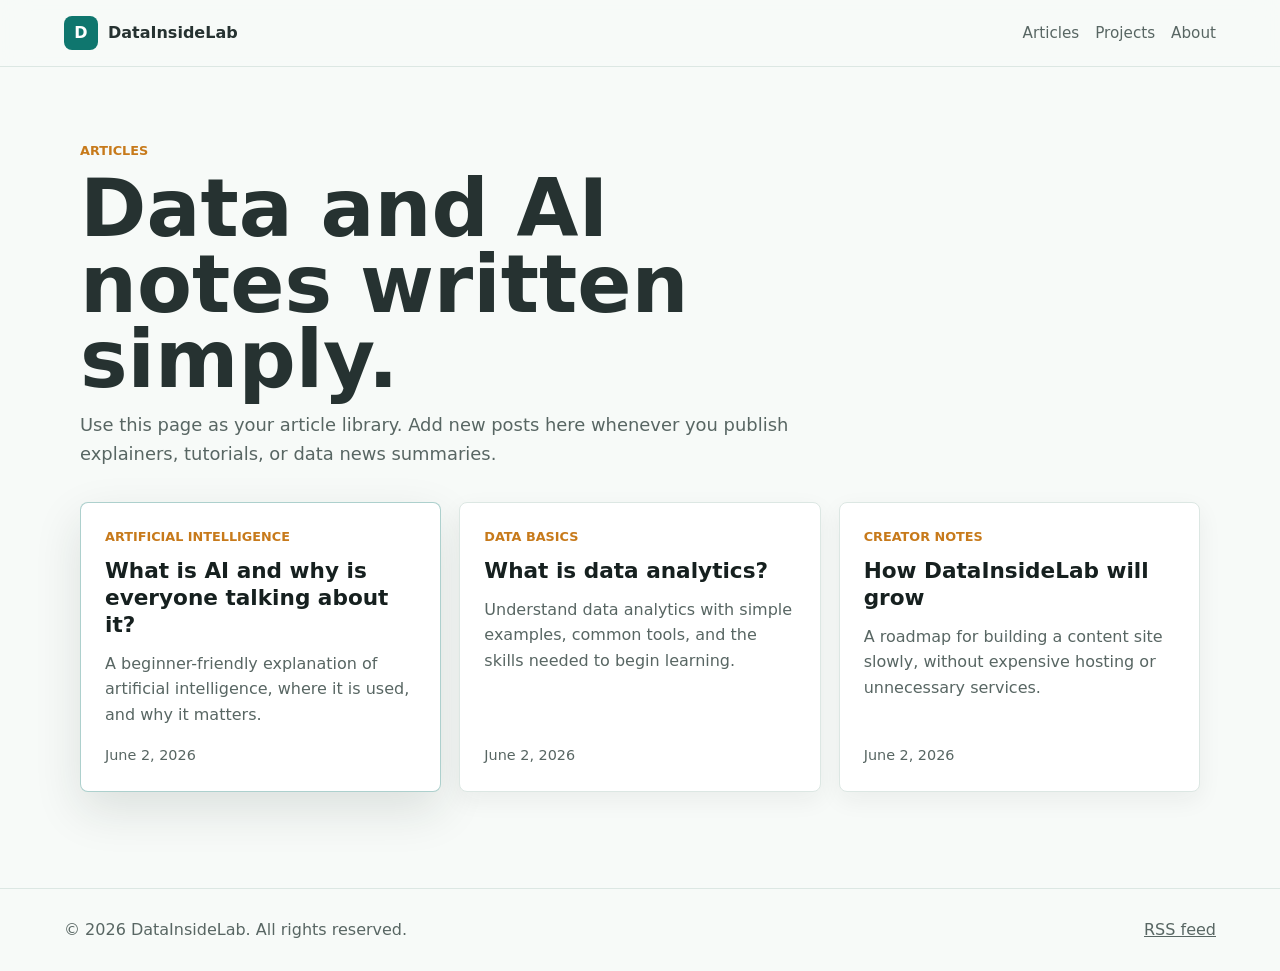
==== articles.html @ dc64294d "Redesign DataInsideLab site" ====
<!doctype html>
<html lang="en">
  <head>
    <meta charset="utf-8">
    <meta name="viewport" content="width=device-width, initial-scale=1">
    <title>Articles | DataInsideLab</title>
    <meta name="description" content="Read beginner-friendly articles about data analytics, AI, Power BI, and data careers.">
    <link rel="icon" href="/assets/favicon.svg" type="image/svg+xml">
    <link rel="stylesheet" href="/styles.css">
  </head>
  <body>
    <header class="site-header">
      <a class="brand" href="/"><span class="brand-mark">D</span><span>DataInsideLab</span></a>
      <nav class="nav" aria-label="Main navigation">
        <a href="/articles.html">Articles</a>
        <a href="/projects.html">Projects</a>
        <a href="/#about">About</a>
      </nav>
    </header>

    <main class="listing-page">
      <section class="listing-hero">
        <p class="section-kicker">Articles</p>
        <h1>Data and AI notes written simply.</h1>
        <p>Use this page as your article library. Add new posts here whenever you publish explainers, tutorials, or data news summaries.</p>
      </section>

      <section class="article-grid" aria-label="Article list">
        <article class="article-card featured">
          <p class="tag">Artificial Intelligence</p>
          <h3><a href="/articles/what-is-ai.html">What is AI and why is everyone talking about it?</a></h3>
          <p>A beginner-friendly explanation of artificial intelligence, where it is used, and why it matters.</p>
          <time datetime="2026-06-02">June 2, 2026</time>
        </article>
        <article class="article-card">
          <p class="tag">Data Basics</p>
          <h3><a href="/articles/what-is-data-analytics.html">What is data analytics?</a></h3>
          <p>Understand data analytics with simple examples, common tools, and the skills needed to begin learning.</p>
          <time datetime="2026-06-02">June 2, 2026</time>
        </article>
        <article class="article-card">
          <p class="tag">Creator Notes</p>
          <h3><a href="/articles/how-this-site-will-grow.html">How DataInsideLab will grow</a></h3>
          <p>A roadmap for building a content site slowly, without expensive hosting or unnecessary services.</p>
          <time datetime="2026-06-02">June 2, 2026</time>
        </article>
      </section>
    </main>

    <footer class="site-footer">
      <p>&copy; 2026 DataInsideLab. All rights reserved.</p>
      <p><a href="/rss.xml">RSS feed</a></p>
    </footer>
  </body>
</html>
---- styles.css ----
:root {
  color-scheme: light;
  --bg: #f7faf8;
  --surface: #ffffff;
  --ink: #16201f;
  --muted: #586663;
  --line: #dce7e3;
  --teal: #0f766e;
  --teal-dark: #0a4f4a;
  --amber: #c77a1b;
  --graphite: #263231;
  --shadow: 0 18px 48px rgba(27, 39, 37, 0.12);
}

* {
  box-sizing: border-box;
}

body {
  margin: 0;
  background: var(--bg);
  color: var(--ink);
  font-family: Inter, ui-sans-serif, system-ui, -apple-system, BlinkMacSystemFont, "Segoe UI", sans-serif;
  line-height: 1.6;
}

a {
  color: inherit;
}

.site-header {
  position: sticky;
  top: 0;
  z-index: 10;
  display: flex;
  align-items: center;
  justify-content: space-between;
  gap: 24px;
  padding: 16px clamp(18px, 5vw, 64px);
  background: rgba(247, 250, 248, 0.9);
  border-bottom: 1px solid var(--line);
  backdrop-filter: blur(14px);
}

.brand {
  display: inline-flex;
  align-items: center;
  gap: 10px;
  color: var(--graphite);
  font-weight: 800;
  text-decoration: none;
}

.brand-mark {
  display: inline-grid;
  width: 34px;
  height: 34px;
  place-items: center;
  border-radius: 8px;
  background: var(--teal);
  color: #fff;
}

.nav {
  display: flex;
  flex-wrap: wrap;
  justify-content: flex-end;
  gap: 16px;
  color: var(--muted);
  font-size: 0.95rem;
}

.nav a,
.text-link {
  text-decoration: none;
}

.nav a:hover,
.text-link:hover,
.article-card a:hover,
.project-card a:hover,
.project-highlight a:hover {
  color: var(--teal);
}

.hero {
  position: relative;
  min-height: min(720px, calc(100vh - 32px));
  display: grid;
  align-items: center;
  overflow: hidden;
  background: var(--graphite);
}

.hero::after {
  position: absolute;
  inset: 0;
  content: "";
  background: linear-gradient(90deg, rgba(8, 24, 22, 0.88), rgba(8, 24, 22, 0.46) 48%, rgba(8, 24, 22, 0.18));
}

.hero-image {
  position: absolute;
  inset: 0;
  width: 100%;
  height: 100%;
  object-fit: cover;
}

.hero-content {
  position: relative;
  z-index: 1;
  width: min(680px, calc(100% - 36px));
  margin-left: clamp(18px, 7vw, 96px);
  padding: 92px 0 120px;
  color: #fff;
}

.eyebrow,
.section-kicker,
.tag {
  margin: 0 0 10px;
  color: var(--amber);
  font-size: 0.8rem;
  font-weight: 800;
  letter-spacing: 0;
  text-transform: uppercase;
}

h1,
h2,
h3,
p {
  margin-top: 0;
}

h1 {
  margin-bottom: 14px;
  font-size: clamp(3.1rem, 9vw, 6.8rem);
  line-height: 0.94;
  letter-spacing: 0;
}

h2 {
  margin-bottom: 14px;
  font-size: clamp(1.7rem, 4vw, 3rem);
  line-height: 1.1;
  letter-spacing: 0;
}

h3 {
  margin-bottom: 12px;
  font-size: 1.35rem;
  line-height: 1.25;
}

.hero-copy {
  max-width: 570px;
  color: rgba(255, 255, 255, 0.88);
  font-size: clamp(1.05rem, 2vw, 1.28rem);
}

.hero-actions {
  display: flex;
  flex-wrap: wrap;
  gap: 12px;
  margin-top: 28px;
}

.button {
  display: inline-flex;
  min-height: 44px;
  align-items: center;
  justify-content: center;
  padding: 11px 18px;
  border: 1px solid transparent;
  border-radius: 8px;
  font-weight: 800;
  text-decoration: none;
}

.button.primary {
  background: var(--teal);
  color: #fff;
}

.button.secondary {
  border-color: rgba(255, 255, 255, 0.42);
  color: #fff;
}

.section {
  width: min(1120px, calc(100% - 36px));
  margin: 0 auto;
  padding: 70px 0;
}

.listing-page {
  width: min(1120px, calc(100% - 36px));
  margin: 0 auto;
  padding: 74px 0 96px;
}

.listing-hero {
  max-width: 760px;
  margin-bottom: 34px;
}

.listing-hero h1 {
  color: var(--graphite);
  font-size: clamp(2.6rem, 7vw, 5rem);
}

.listing-hero p:not(.section-kicker) {
  color: var(--muted);
  font-size: 1.12rem;
}

.intro,
.topics,
.newsletter {
  display: grid;
  grid-template-columns: minmax(220px, 0.8fr) minmax(0, 1.2fr);
  gap: clamp(24px, 5vw, 72px);
  align-items: start;
}

.section-heading {
  display: flex;
  align-items: end;
  justify-content: space-between;
  gap: 24px;
  margin-bottom: 24px;
}

.article-grid {
  display: grid;
  grid-template-columns: repeat(3, minmax(0, 1fr));
  gap: 18px;
}

.article-card {
  min-height: 290px;
  display: flex;
  flex-direction: column;
  padding: 24px;
  border: 1px solid var(--line);
  border-radius: 8px;
  background: var(--surface);
  box-shadow: 0 8px 24px rgba(27, 39, 37, 0.06);
}

.article-card.featured {
  border-color: rgba(15, 118, 110, 0.34);
  box-shadow: var(--shadow);
}

.article-card a {
  text-decoration: none;
}

.article-card p:not(.tag) {
  color: var(--muted);
}

.article-card time {
  margin-top: auto;
  color: var(--muted);
  font-size: 0.9rem;
}

.project-band {
  border-top: 1px solid var(--line);
  border-bottom: 1px solid var(--line);
}

.project-highlight,
.project-card {
  display: grid;
  gap: 28px;
  padding: clamp(24px, 4vw, 36px);
  border: 1px solid var(--line);
  border-radius: 8px;
  background: var(--surface);
  box-shadow: 0 8px 24px rgba(27, 39, 37, 0.06);
}

.project-highlight {
  grid-template-columns: minmax(0, 1.2fr) minmax(260px, 0.8fr);
  align-items: center;
}

.project-highlight h3,
.project-card h2 {
  margin-bottom: 12px;
}

.project-highlight a,
.project-card a {
  text-decoration: none;
}

.project-highlight p:not(.tag),
.project-card p {
  color: var(--muted);
}

.project-list {
  display: grid;
  gap: 18px;
}

.project-actions {
  display: flex;
  flex-wrap: wrap;
  gap: 12px;
  margin-top: 20px;
}

.button.outline {
  border-color: var(--line);
  background: #fff;
  color: var(--graphite);
}

.metric-list {
  display: grid;
  gap: 10px;
  margin: 0;
  padding: 0;
  list-style: none;
}

.metric-list li {
  display: flex;
  align-items: center;
  justify-content: space-between;
  gap: 14px;
  padding: 14px 16px;
  border-radius: 8px;
  background: #edf7f4;
}

.metric-list span {
  color: var(--muted);
  font-size: 0.9rem;
}

.metric-list strong {
  color: var(--teal-dark);
}

.topic-list {
  display: grid;
  grid-template-columns: repeat(2, minmax(0, 1fr));
  gap: 12px;
  margin: 0;
  padding: 0;
  list-style: none;
}

.topic-list li {
  padding: 14px 16px;
  border-left: 4px solid var(--teal);
  background: #fff;
  border-radius: 0 8px 8px 0;
}

.newsletter {
  align-items: center;
  border-top: 1px solid var(--line);
  border-bottom: 1px solid var(--line);
}

.newsletter .button {
  justify-self: end;
}

.site-footer {
  display: flex;
  flex-wrap: wrap;
  justify-content: space-between;
  gap: 14px;
  padding: 28px clamp(18px, 5vw, 64px);
  color: var(--muted);
  border-top: 1px solid var(--line);
}

.site-footer p {
  margin: 0;
}

@media (max-width: 820px) {
  .site-header,
  .section-heading,
  .site-footer {
    align-items: flex-start;
    flex-direction: column;
  }

  .hero {
    min-height: 680px;
  }

  .hero::after {
    background: linear-gradient(180deg, rgba(8, 24, 22, 0.82), rgba(8, 24, 22, 0.58));
  }

  .hero-content {
    margin: 0 auto;
    padding-top: 84px;
  }

  .intro,
  .topics,
  .newsletter,
  .article-grid,
  .project-highlight {
    grid-template-columns: 1fr;
  }

  .newsletter .button {
    justify-self: start;
  }
}

@media (max-width: 540px) {
  .nav {
    width: 100%;
    justify-content: flex-start;
  }

  h1 {
    font-size: 3rem;
  }

  .topic-list {
    grid-template-columns: 1fr;
  }

  .article-card {
    min-height: auto;
  }
}
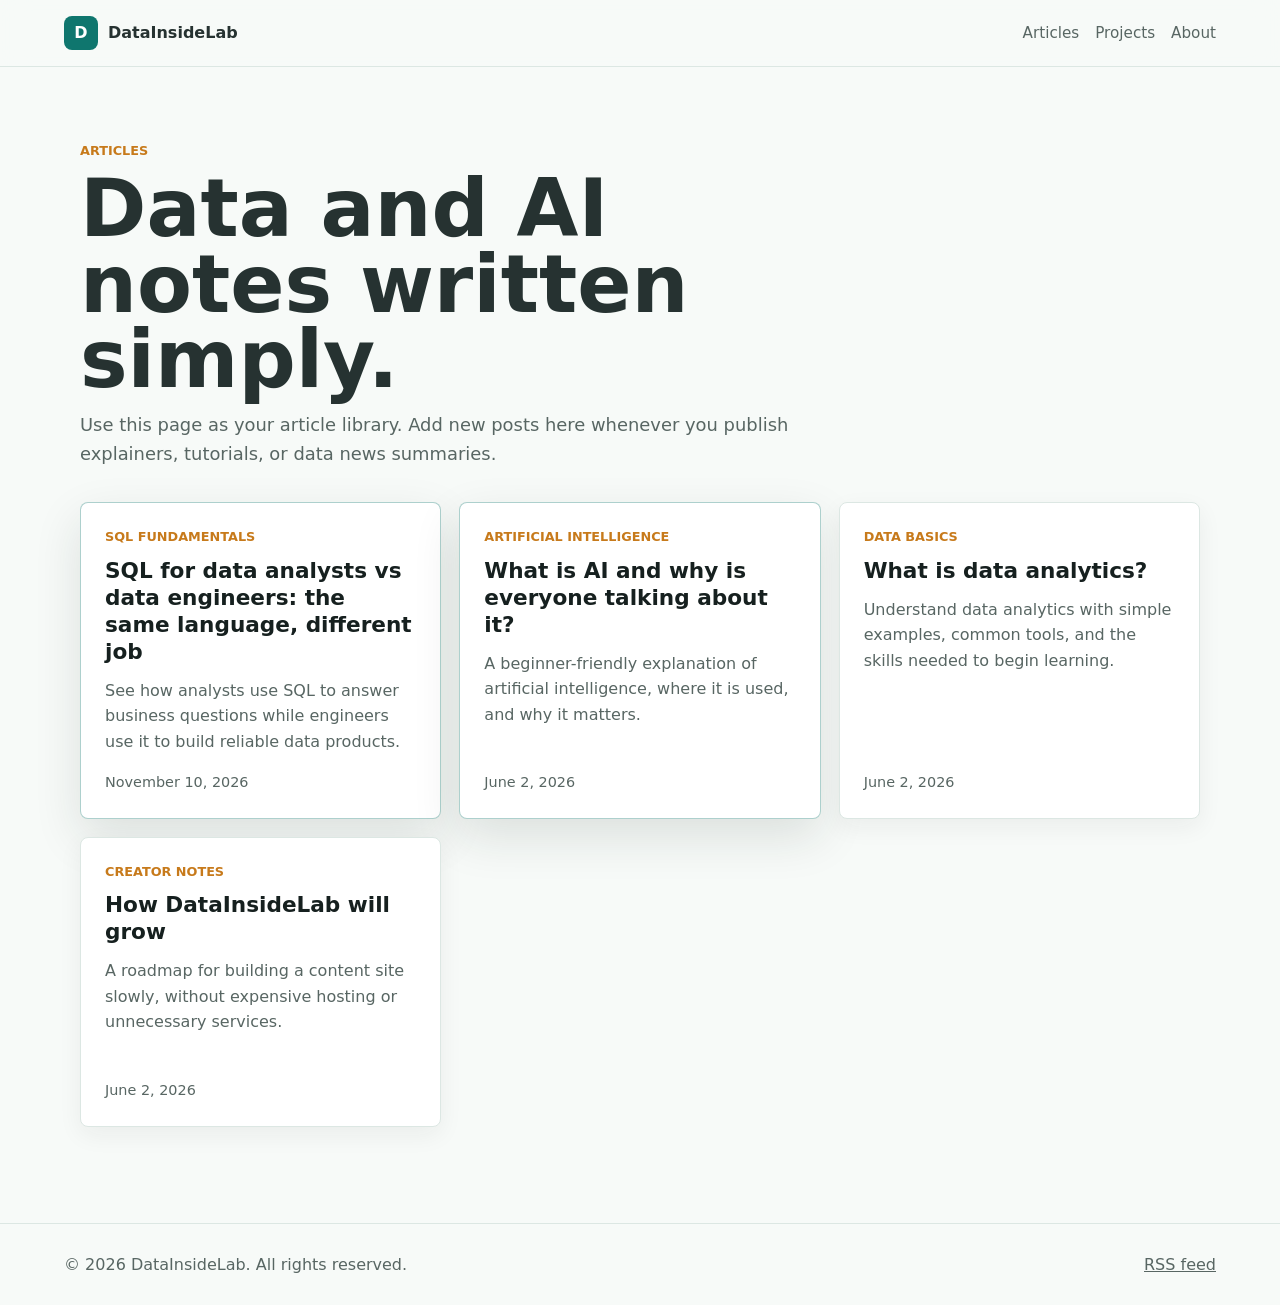
==== commit 1e03c136: "Publish SQL analysts vs engineers article" ====
--- a/articles.html
+++ b/articles.html
@@ -7,6 +7,13 @@
     <meta name="description" content="Read beginner-friendly articles about data analytics, AI, Power BI, and data careers.">
     <link rel="icon" href="/assets/favicon.svg" type="image/svg+xml">
     <link rel="stylesheet" href="/styles.css">
+    <script type="text/javascript">
+      (function(c,l,a,r,i,t,y){
+        c[a]=c[a]||function(){(c[a].q=c[a].q||[]).push(arguments)};
+        t=l.createElement(r);t.async=1;t.src="https://www.clarity.ms/tag/"+i;
+        y=l.getElementsByTagName(r)[0];y.parentNode.insertBefore(t,y);
+      })(window, document, "clarity", "script", "x0rsfiw8zh");
+    </script>
   </head>
   <body>
     <header class="site-header">
@@ -26,6 +33,12 @@
       </section>
 
       <section class="article-grid" aria-label="Article list">
+        <article class="article-card featured">
+          <p class="tag">SQL Fundamentals</p>
+          <h3><a href="/articles/sql-for-data-analysts-vs-data-engineers.html">SQL for data analysts vs data engineers: the same language, different job</a></h3>
+          <p>See how analysts use SQL to answer business questions while engineers use it to build reliable data products.</p>
+          <time datetime="2026-11-10">November 10, 2026</time>
+        </article>
         <article class="article-card featured">
           <p class="tag">Artificial Intelligence</p>
           <h3><a href="/articles/what-is-ai.html">What is AI and why is everyone talking about it?</a></h3>
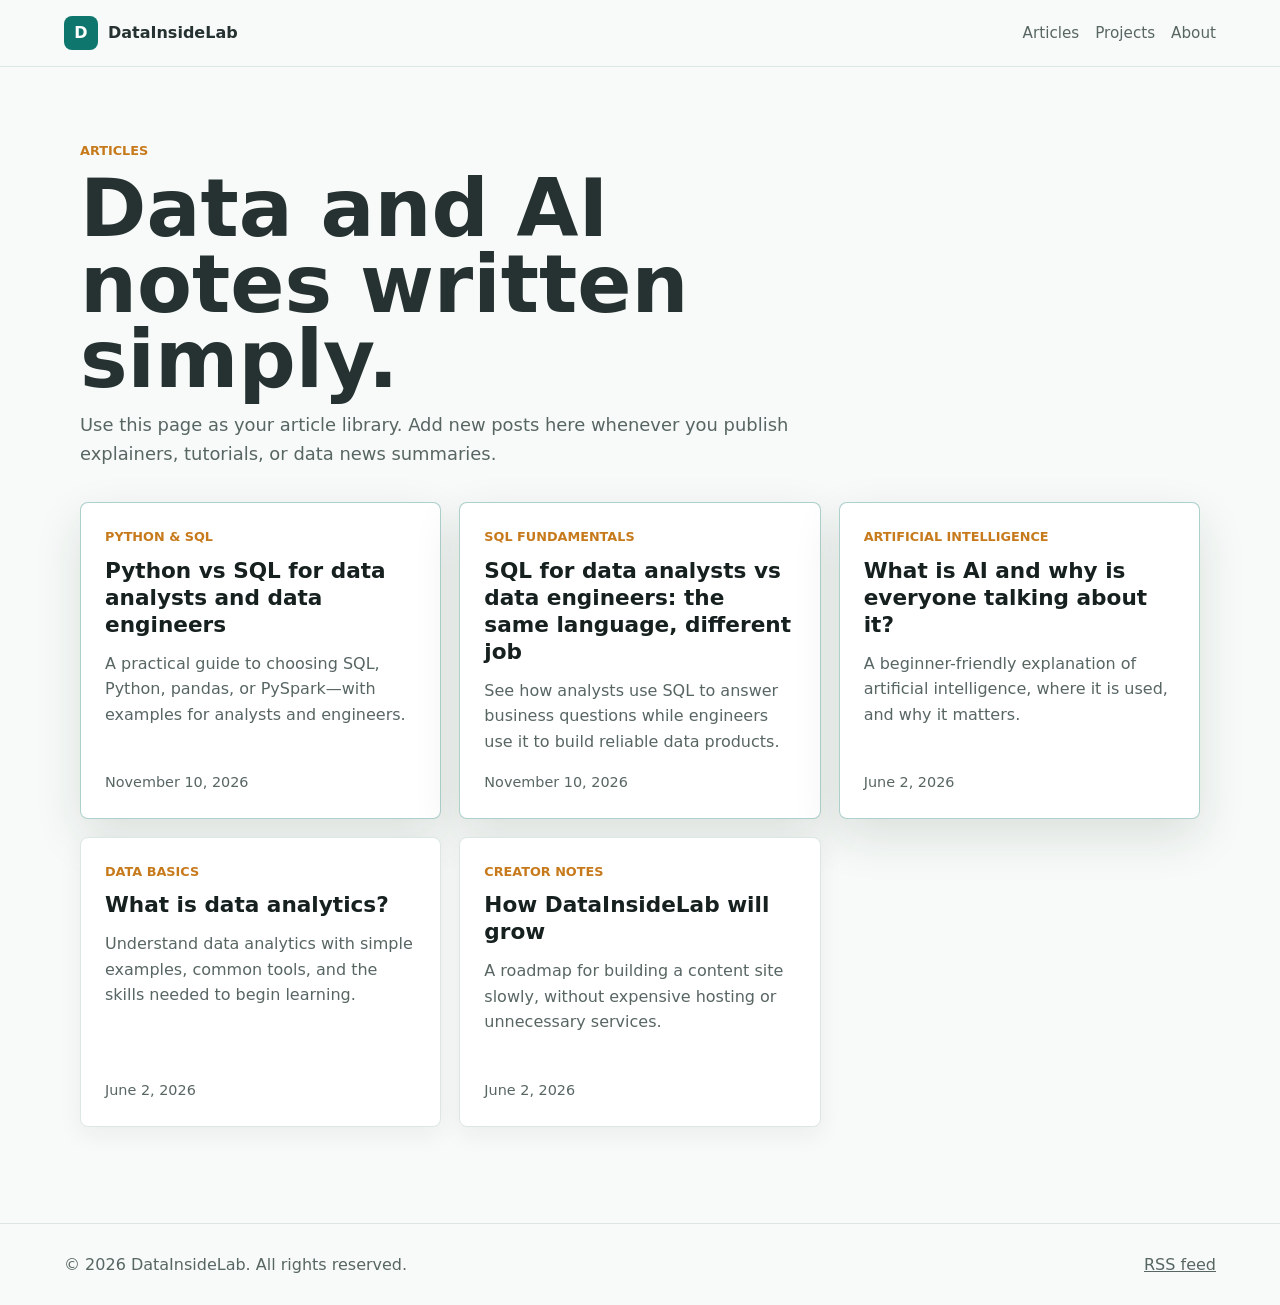
==== commit b78650e7: "Publish Python and SQL comparison article" ====
--- a/articles.html
+++ b/articles.html
@@ -34,6 +34,12 @@
 
       <section class="article-grid" aria-label="Article list">
         <article class="article-card featured">
+          <p class="tag">Python &amp; SQL</p>
+          <h3><a href="/articles/python-vs-sql-for-analysts-and-data-engineers.html">Python vs SQL for data analysts and data engineers</a></h3>
+          <p>A practical guide to choosing SQL, Python, pandas, or PySpark—with examples for analysts and engineers.</p>
+          <time datetime="2026-11-10">November 10, 2026</time>
+        </article>
+        <article class="article-card featured">
           <p class="tag">SQL Fundamentals</p>
           <h3><a href="/articles/sql-for-data-analysts-vs-data-engineers.html">SQL for data analysts vs data engineers: the same language, different job</a></h3>
           <p>See how analysts use SQL to answer business questions while engineers use it to build reliable data products.</p>
